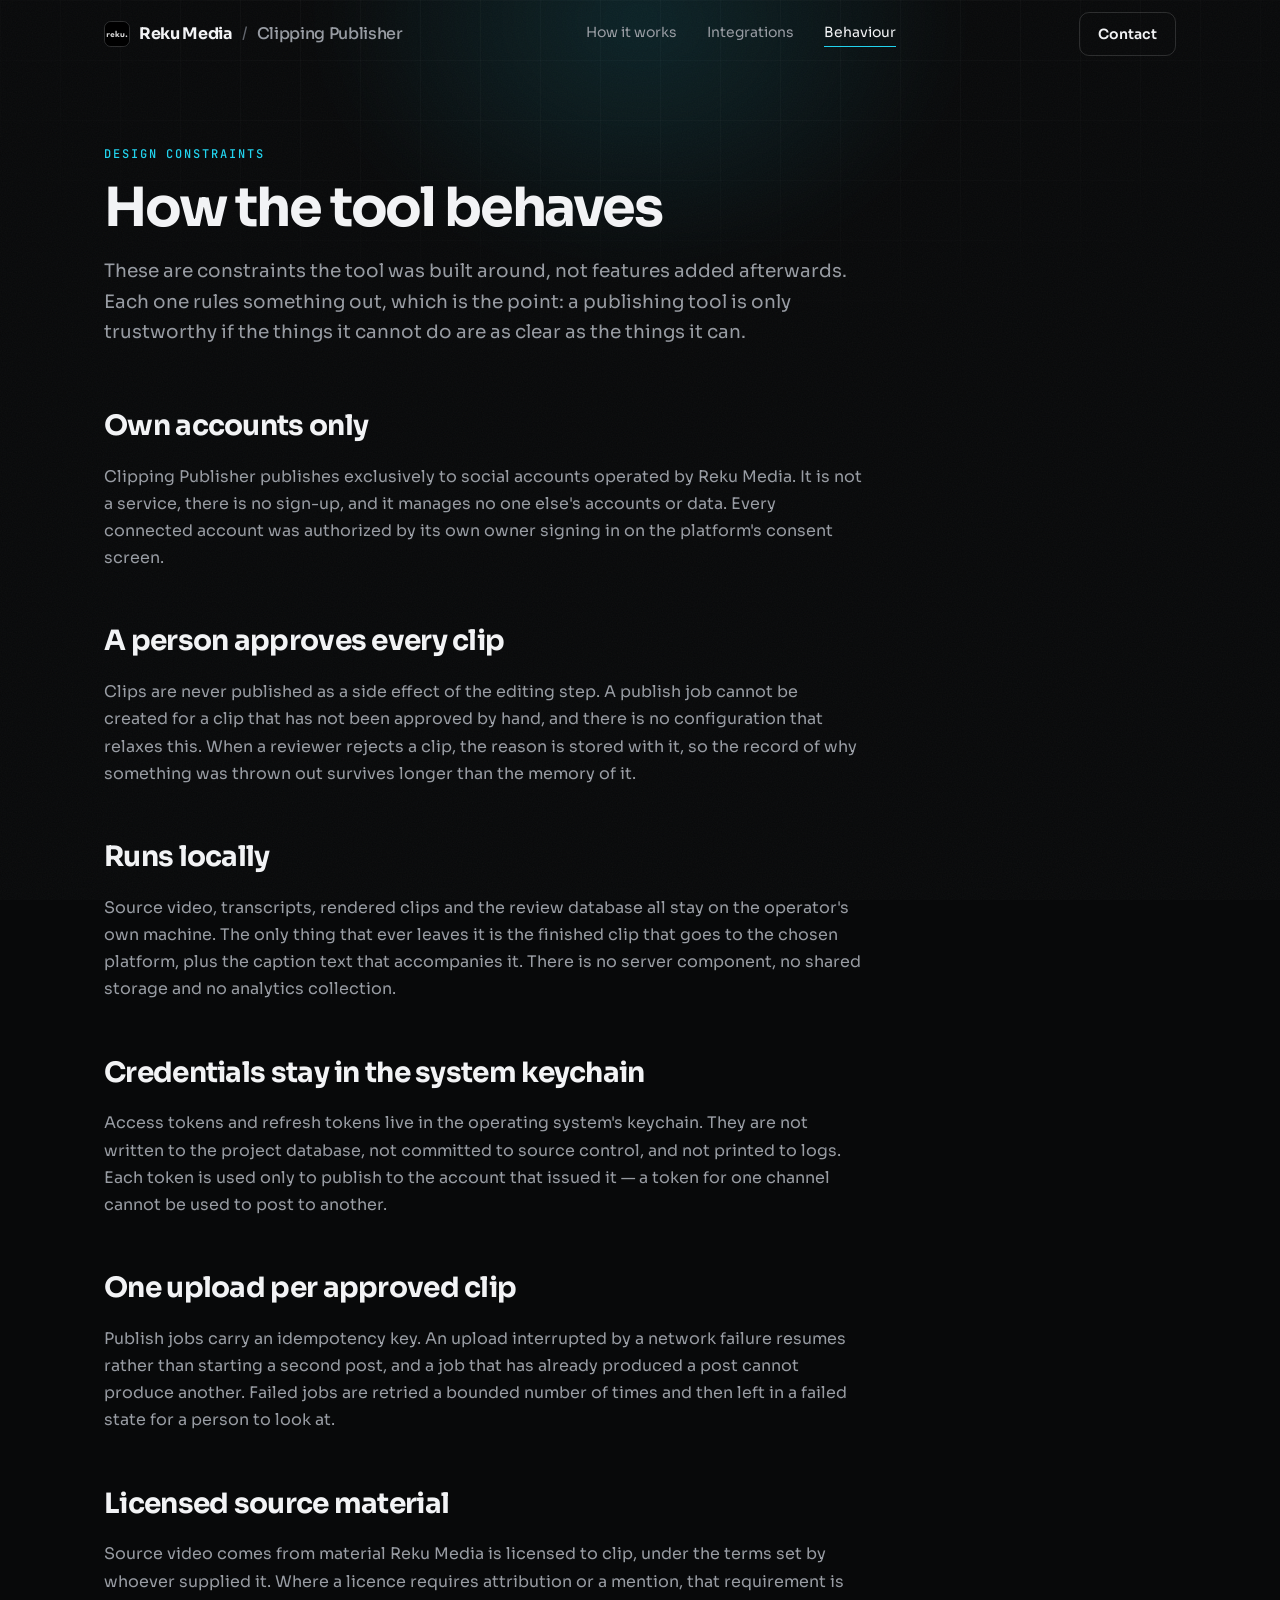
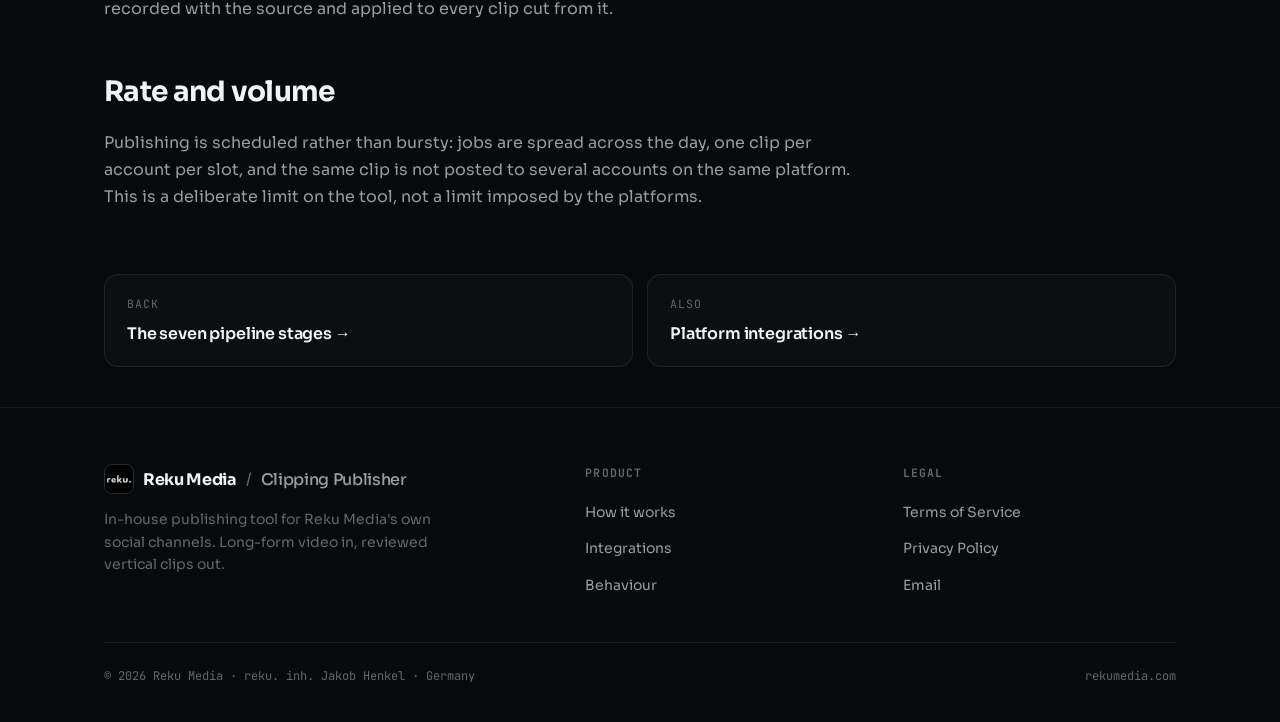
==== behaviour/index.html @ 55661c40 "feat: echte Unterseiten, Markenzeichen und TikTok-Callback Die TikTok-App-Review hat am 12.08. drei " ====
<!DOCTYPE html>
<html lang="en">
<head>
<meta charset="utf-8">
<meta name="viewport" content="width=device-width, initial-scale=1">
<title>How the tool behaves — Clipping Publisher — Reku Media</title>
<meta name="description" content="The constraints Clipping Publisher is built around: own accounts only, a person approves every clip, local processing, keychain credentials, one upload per clip, licensed source material.">
<link rel="icon" href="/assets/favicon-32.png" sizes="32x32">
<link rel="icon" href="/assets/favicon-16.png" sizes="16x16">
<link rel="apple-touch-icon" href="/assets/apple-touch-icon.png">
<link rel="preconnect" href="https://fonts.googleapis.com">
<link rel="preconnect" href="https://fonts.gstatic.com" crossorigin>
<link href="https://fonts.googleapis.com/css2?family=Sora:wght@400;500;600;700;800&family=JetBrains+Mono:wght@400;500;600&display=swap" rel="stylesheet">
<link rel="stylesheet" href="/assets/site.css">
<script>document.documentElement.className += ' js';</script>
</head>
<body>

<div class="progress" id="prog" aria-hidden="true"></div>

<div class="bg-wrap">
  <div class="bg-grid"></div>
  <div class="bg-glow"></div>
  <div class="bg-grain"></div>
</div>

<div class="shell">

<header id="hdr">
  <div class="container nav">
    <a class="brand" href="/">
      <img class="mark" src="/assets/reku-mark.png" alt="" width="26" height="26">
      Reku Media <span class="sep">/</span> <span class="tool">Clipping Publisher</span>
    </a>
    <nav class="nav-links">
      <a href="/how-it-works">How it works</a>
      <a href="/integrations">Integrations</a>
      <a class="active" href="/behaviour">Behaviour</a>
    </nav>
    <a class="btn btn-ghost" href="mailto:rekumedia.online@gmail.com">Contact</a>
  </div>
</header>

<main class="container">

  <div class="page-head">
    <span class="eyebrow">Design constraints</span>
    <h1>How the tool behaves</h1>
    <p>
      These are constraints the tool was built around, not features added afterwards. Each one
      rules something out, which is the point: a publishing tool is only trustworthy if the things
      it cannot do are as clear as the things it can.
    </p>
  </div>

  <div class="prose">

    <h2>Own accounts only</h2>
    <p>
      Clipping Publisher publishes exclusively to social accounts operated by Reku Media. It is not
      a service, there is no sign-up, and it manages no one else's accounts or data. Every
      connected account was authorized by its own owner signing in on the platform's consent
      screen.
    </p>

    <h2>A person approves every clip</h2>
    <p>
      Clips are never published as a side effect of the editing step. A publish job cannot be
      created for a clip that has not been approved by hand, and there is no configuration that
      relaxes this. When a reviewer rejects a clip, the reason is stored with it, so the record of
      why something was thrown out survives longer than the memory of it.
    </p>

    <h2>Runs locally</h2>
    <p>
      Source video, transcripts, rendered clips and the review database all stay on the operator's
      own machine. The only thing that ever leaves it is the finished clip that goes to the chosen
      platform, plus the caption text that accompanies it. There is no server component, no
      shared storage and no analytics collection.
    </p>

    <h2>Credentials stay in the system keychain</h2>
    <p>
      Access tokens and refresh tokens live in the operating system's keychain. They are not
      written to the project database, not committed to source control, and not printed to logs.
      Each token is used only to publish to the account that issued it — a token for one channel
      cannot be used to post to another.
    </p>

    <h2>One upload per approved clip</h2>
    <p>
      Publish jobs carry an idempotency key. An upload interrupted by a network failure resumes
      rather than starting a second post, and a job that has already produced a post cannot produce
      another. Failed jobs are retried a bounded number of times and then left in a failed state
      for a person to look at.
    </p>

    <h2>Licensed source material</h2>
    <p>
      Source video comes from material Reku Media is licensed to clip, under the terms set by
      whoever supplied it. Where a licence requires attribution or a mention, that requirement is
      recorded with the source and applied to every clip cut from it.
    </p>

    <h2>Rate and volume</h2>
    <p>
      Publishing is scheduled rather than bursty: jobs are spread across the day, one clip per
      account per slot, and the same clip is not posted to several accounts on the same platform.
      This is a deliberate limit on the tool, not a limit imposed by the platforms.
    </p>

  </div>

  <div class="pager">
    <a href="/how-it-works">
      <div class="k">Back</div>
      <div class="t">The seven pipeline stages &rarr;</div>
    </a>
    <a href="/integrations">
      <div class="k">Also</div>
      <div class="t">Platform integrations &rarr;</div>
    </a>
  </div>

</main>

<footer>
  <div class="container">
    <div class="foot-grid">
      <div class="foot-brand">
        <a class="brand" href="/">
          <img class="mark" src="/assets/reku-mark.png" alt="" width="30" height="30">
          Reku Media <span class="sep">/</span> <span class="tool">Clipping Publisher</span>
        </a>
        <p>
          In-house publishing tool for Reku Media's own social channels. Long-form video in,
          reviewed vertical clips out.
        </p>
      </div>
      <div class="foot-col">
        <h4>Product</h4>
        <ul>
          <li><a href="/how-it-works">How it works</a></li>
          <li><a href="/integrations">Integrations</a></li>
          <li><a href="/behaviour">Behaviour</a></li>
        </ul>
      </div>
      <div class="foot-col">
        <h4>Legal</h4>
        <ul>
          <li><a href="/terms">Terms of Service</a></li>
          <li><a href="/privacy">Privacy Policy</a></li>
          <li><a href="mailto:rekumedia.online@gmail.com">Email</a></li>
        </ul>
      </div>
    </div>
    <div class="foot-bottom">
      <span>© 2026 Reku Media · reku. inh. Jakob Henkel · Germany</span>
      <span>rekumedia.com</span>
    </div>
  </div>
</footer>

</div>

<script src="/assets/site.js"></script>

</body>
</html>
---- assets/site.css ----
:root {
    --bg: #08090a;
    --bg-1: #0c0e10;
    --bg-2: #111316;
    --line: rgba(255, 255, 255, 0.08);
    --line-2: rgba(255, 255, 255, 0.14);
    --text: #f2f3f5;
    --muted: #989ca3;
    --faint: #62666d;
    --accent: #22d3ee;
    --accent-2: #06b6d4;
    --tiktok: #22d3ee;
    --instagram: #e879a6;
    --youtube: #f26d6d;
    --r: 14px;
    --maxw: 1120px;
    --mono: "JetBrains Mono", ui-monospace, "SF Mono", monospace;
  }
  * { box-sizing: border-box; margin: 0; padding: 0; }
  html { scroll-behavior: smooth; -webkit-text-size-adjust: 100%; }
  body {
    font-family: "Sora", -apple-system, BlinkMacSystemFont, sans-serif;
    background: var(--bg);
    color: var(--text);
    line-height: 1.6;
    -webkit-font-smoothing: antialiased;
    -moz-osx-font-smoothing: grayscale;
    overflow-x: hidden;
  }
  a { color: inherit; text-decoration: none; }
  ::selection { background: rgba(34, 211, 238, 0.25); color: #fff; }

  /* ---- Ambient background layers ---- */
  .bg-wrap { position: fixed; inset: 0; z-index: 0; pointer-events: none; overflow: hidden; }
  .bg-grid {
    position: absolute; inset: 0;
    background-image:
      linear-gradient(rgba(255,255,255,0.025) 1px, transparent 1px),
      linear-gradient(90deg, rgba(255,255,255,0.025) 1px, transparent 1px);
    background-size: 60px 60px;
    -webkit-mask-image: radial-gradient(ellipse 75% 55% at 50% -5%, #000 35%, transparent 80%);
    mask-image: radial-gradient(ellipse 75% 55% at 50% -5%, #000 35%, transparent 80%);
  }
  .bg-glow {
    position: absolute; top: -340px; left: 50%; transform: translateX(-50%);
    width: 920px; height: 720px;
    background: radial-gradient(50% 50% at 50% 50%, rgba(34,211,238,0.13), transparent 70%);
    filter: blur(20px);
    animation: drift 22s ease-in-out infinite;
  }
  @keyframes drift {
    0%, 100% { transform: translateX(-50%) translateY(0) scale(1); opacity: 1; }
    50%      { transform: translateX(-46%) translateY(26px) scale(1.06); opacity: 0.82; }
  }
  .bg-grain {
    position: absolute; inset: 0; opacity: 0.04; mix-blend-mode: overlay;
    background-size: 180px 180px;
    background-image: url("data:image/svg+xml,%3Csvg xmlns='http://www.w3.org/2000/svg' width='180' height='180'%3E%3Cfilter id='n'%3E%3CfeTurbulence type='fractalNoise' baseFrequency='0.8' numOctaves='2' stitchTiles='stitch'/%3E%3C/filter%3E%3Crect width='100%25' height='100%25' filter='url(%23n)'/%3E%3C/svg%3E");
  }

  /* ---- Scroll progress ---- */
  .progress {
    position: fixed; top: 0; left: 0; height: 2px; width: 100%;
    transform: scaleX(0); transform-origin: left; z-index: 60;
    background: linear-gradient(90deg, var(--accent-2), var(--accent));
    will-change: transform;
  }

  .shell { position: relative; z-index: 1; }
  .container { max-width: var(--maxw); margin: 0 auto; padding: 0 24px; }

  /* ---- Mono label ---- */
  .eyebrow {
    font-family: var(--mono);
    font-size: 12px; font-weight: 500;
    letter-spacing: 0.16em; text-transform: uppercase;
    color: var(--accent);
  }

  /* ---- Nav ---- */
  header {
    position: sticky; top: 0; z-index: 50;
    border-bottom: 1px solid transparent;
    transition: background 0.25s ease, border-color 0.25s ease, backdrop-filter 0.25s ease;
  }
  header.scrolled {
    background: rgba(8, 9, 10, 0.72);
    backdrop-filter: blur(12px);
    border-bottom-color: var(--line);
  }
  .nav { display: flex; align-items: center; justify-content: space-between; height: 68px; }
  .brand { display: inline-flex; align-items: center; gap: 9px; font-weight: 700; font-size: 16px; letter-spacing: -0.02em; }
  .brand .sep { color: var(--faint); font-weight: 400; }
  .brand .tool { color: var(--muted); font-weight: 500; }
  .nav-links { display: flex; align-items: center; gap: 30px; }
  .nav-links a {
    position: relative; font-size: 14px; color: var(--muted); transition: color 0.18s;
    padding-bottom: 3px;
  }
  .nav-links a::after {
    content: ""; position: absolute; left: 0; bottom: 0; height: 1px; width: 100%;
    background: var(--accent); transform: scaleX(0); transform-origin: right;
    transition: transform 0.28s cubic-bezier(.2,.7,.2,1);
  }
  .nav-links a:hover { color: var(--text); }
  .nav-links a:hover::after { transform: scaleX(1); transform-origin: left; }

  .btn {
    display: inline-flex; align-items: center; gap: 8px;
    font-family: inherit; font-size: 14px; font-weight: 600;
    padding: 10px 18px; border-radius: 10px; cursor: pointer;
    transition: transform 0.16s ease, background 0.18s ease, border-color 0.18s ease, color 0.18s;
    border: 1px solid transparent; white-space: nowrap;
  }
  .btn-primary { background: var(--accent); color: #052a30; }
  .btn-primary:hover { background: #3de3f5; transform: translateY(-1px); }
  .btn-primary:hover .arr { transform: translateX(3px); }
  .btn-ghost { background: transparent; color: var(--text); border-color: var(--line-2); }
  .btn-ghost:hover { background: rgba(255,255,255,0.04); border-color: rgba(255,255,255,0.24); }
  .btn-lg { padding: 14px 24px; font-size: 15px; border-radius: 11px; }
  .arr { transition: transform 0.18s ease; }

  /* ---- Hero ---- */
  .hero { padding: 92px 0 60px; text-align: center; }
  .hero-inner { max-width: 780px; margin: 0 auto; }
  .pill {
    display: inline-flex; align-items: center; gap: 9px;
    padding: 6px 14px 6px 11px; border-radius: 999px;
    border: 1px solid var(--line); background: rgba(255,255,255,0.025);
    font-size: 13px; color: var(--muted); margin-bottom: 28px;
  }
  .pill .dot {
    width: 7px; height: 7px; border-radius: 50%; background: var(--accent);
    box-shadow: 0 0 0 3px rgba(34,211,238,0.18);
  }
  .pill b { color: var(--text); font-weight: 600; }
  h1 {
    font-size: clamp(40px, 6.4vw, 72px);
    line-height: 1.04; letter-spacing: -0.04em;
    font-weight: 700; margin-bottom: 22px;
  }
  .hero-h1 .line { display: block; overflow: hidden; padding-bottom: 0.06em; }
  .hero-h1 .line-in {
    display: inline-block; transform: translateY(118%);
    animation: lineUp 0.95s cubic-bezier(0.2, 0.8, 0.2, 1) forwards;
  }
  .hero-h1 .line:nth-child(1) .line-in { animation-delay: 0.12s; }
  .hero-h1 .line:nth-child(2) .line-in { animation-delay: 0.28s; }
  @keyframes lineUp { from { transform: translateY(118%); } to { transform: translateY(0); } }
  h1 .accent {
    background: linear-gradient(100deg, #22d3ee 0%, #8ef2ff 50%, #22d3ee 100%);
    background-size: 220% 100%;
    -webkit-background-clip: text; background-clip: text;
    -webkit-text-fill-color: transparent; color: #22d3ee;
    animation: sheen 5.5s ease-in-out 1.1s infinite;
  }
  @keyframes sheen { 0%, 100% { background-position: 0% 50%; } 50% { background-position: 100% 50%; } }
  @media (prefers-reduced-motion: reduce) {
    .hero-h1 .line-in { transform: none; animation: none; }
    h1 .accent { animation: none; }
  }
  .lead {
    font-size: clamp(16px, 1.7vw, 19px); color: var(--muted);
    max-width: 640px; margin: 0 auto 36px; line-height: 1.65;
  }
  .hero-actions { display: flex; gap: 12px; justify-content: center; flex-wrap: wrap; }

  /* ---- Hero entrance stagger ---- */
  .js .fade-up { opacity: 0; transform: translateY(14px); animation: fadeUp 0.8s cubic-bezier(.2,.7,.2,1) forwards; }
  .fu1 { animation-delay: 0.05s; } .fu2 { animation-delay: 0.42s; }
  .fu3 { animation-delay: 0.52s; } .fu4 { animation-delay: 0.62s; }
  @keyframes fadeUp { to { opacity: 1; transform: none; } }

  /* ---- Stats strip ---- */
  .stats {
    display: grid; grid-template-columns: repeat(4, 1fr);
    border: 1px solid var(--line); border-radius: var(--r);
    background: var(--bg-1); overflow: hidden; margin-top: 64px;
  }
  .stat { padding: 26px 22px; border-right: 1px solid var(--line); }
  .stat:last-child { border-right: none; }
  .stat-num { font-size: 30px; font-weight: 700; letter-spacing: -0.03em; font-variant-numeric: tabular-nums; }
  .stat-label { font-family: var(--mono); font-size: 11.5px; text-transform: uppercase; letter-spacing: 0.08em; color: var(--faint); margin-top: 7px; }

  /* ---- Section scaffold ---- */
  section { position: relative; }
  #how, #integrations, #behaviour { scroll-margin-top: 84px; }
  .sec { padding: 96px 0; }
  .sec-head { max-width: 640px; margin: 0 auto 56px; text-align: center; }
  .sec-head .eyebrow { display: block; margin-bottom: 16px; }
  .sec-head h2 { font-size: clamp(28px, 3.6vw, 40px); font-weight: 700; letter-spacing: -0.03em; line-height: 1.12; }
  .sec-head p { color: var(--muted); margin-top: 16px; font-size: 16.5px; line-height: 1.6; }

  /* ---- Steps ---- */
  .steps { display: grid; grid-template-columns: repeat(4, 1fr); gap: 18px; }
  .step {
    padding: 26px 24px; border: 1px solid var(--line);
    border-radius: var(--r); background: var(--bg-1);
    transition: border-color 0.25s ease, background 0.25s ease, transform 0.25s ease;
  }
  .step:hover { border-color: var(--line-2); background: var(--bg-2); transform: translateY(-3px); }
  .step-n { font-family: var(--mono); font-size: 13px; color: var(--accent); margin-bottom: 16px; }
  .step h3 { font-size: 17px; font-weight: 600; letter-spacing: -0.01em; margin-bottom: 8px; }
  .step p { font-size: 14px; color: var(--muted); line-height: 1.6; }
  .step.gate {
    border-color: rgba(34, 211, 238, 0.34);
    background: linear-gradient(180deg, rgba(34,211,238,0.07), rgba(34,211,238,0.01)), var(--bg-1);
  }
  .step.gate .step-n { display: inline-flex; align-items: center; gap: 7px; }
  .step.gate .step-n::after {
    content: "Manual"; font-size: 10px; letter-spacing: 0.08em; text-transform: uppercase;
    padding: 2px 7px; border-radius: 6px; color: #052a30; background: var(--accent); font-weight: 600;
  }

  /* ---- Integration cards ---- */
  .grid-3 { display: grid; grid-template-columns: repeat(3, 1fr); gap: 18px; }
  .card {
    position: relative; display: flex; flex-direction: column;
    padding: 28px 26px; border: 1px solid var(--line); border-radius: var(--r);
    background: var(--bg-1); overflow: hidden;
    transition: border-color 0.25s ease, transform 0.25s ease, background 0.25s ease;
  }
  .card::before {
    content: ""; position: absolute; inset: 0; opacity: 0;
    background: radial-gradient(420px circle at var(--mx, 50%) var(--my, 0%), var(--tint, rgba(34,211,238,0.12)), transparent 60%);
    transition: opacity 0.3s ease; pointer-events: none;
  }
  .card:hover { border-color: var(--line-2); transform: translateY(-3px); background: var(--bg-2); }
  .card:hover::before { opacity: 1; }
  .card > * { position: relative; z-index: 1; }
  .card-top { display: flex; align-items: center; justify-content: space-between; margin-bottom: 22px; }
  .card-icon {
    width: 42px; height: 42px; border-radius: 11px;
    display: inline-flex; align-items: center; justify-content: center;
    border: 1px solid var(--line-2); color: var(--ic, var(--accent));
    background: rgba(255,255,255,0.02);
  }
  .card-icon svg { width: 21px; height: 21px; }
  .status {
    font-family: var(--mono); font-size: 11px; font-weight: 500;
    letter-spacing: 0.06em; text-transform: uppercase;
    padding: 5px 10px; border-radius: 7px;
    border: 1px solid var(--line); background: rgba(255,255,255,0.02); color: var(--muted);
    display: inline-flex; align-items: center; gap: 7px;
  }
  .status .d { width: 6px; height: 6px; border-radius: 50%; background: currentColor; }
  .status.live { color: #4ade80; border-color: rgba(74, 222, 128, 0.3); }
  .status.pending { color: var(--faint); }
  .card h3 { font-size: 20px; font-weight: 700; letter-spacing: -0.02em; margin-bottom: 6px; }
  .card .api { font-family: var(--mono); font-size: 12px; color: var(--faint); margin-bottom: 16px; }
  .card p.desc { font-size: 14px; color: var(--muted); line-height: 1.6; margin-bottom: 22px; }
  .scopes { list-style: none; display: flex; flex-wrap: wrap; gap: 7px; margin-top: auto; padding-top: 18px; border-top: 1px solid var(--line); }
  .scopes li {
    font-family: var(--mono); font-size: 11px; letter-spacing: 0.02em;
    padding: 4px 9px; border-radius: 7px;
    border: 1px solid var(--line); background: rgba(255,255,255,0.02); color: var(--muted);
  }

  /* ---- Principles ---- */
  .principles { display: grid; grid-template-columns: repeat(3, 1fr); gap: 18px; }
  .principle {
    padding: 26px 24px; border: 1px solid var(--line);
    border-radius: var(--r); background: var(--bg-1);
    transition: border-color 0.25s ease, background 0.25s ease;
  }
  .principle:hover { border-color: var(--line-2); background: var(--bg-2); }
  .principle .pic { color: var(--accent); margin-bottom: 16px; display: block; }
  .principle .pic svg { width: 20px; height: 20px; }
  .principle h3 { font-size: 16px; font-weight: 600; letter-spacing: -0.01em; margin-bottom: 8px; }
  .principle p { font-size: 14px; color: var(--muted); line-height: 1.6; }

  /* ---- CTA ---- */
  .cta-band {
    position: relative; overflow: hidden; text-align: center;
    border: 1px solid var(--line); border-radius: 20px;
    background: var(--bg-1); padding: 64px 32px;
  }
  .cta-band::before {
    content: ""; position: absolute; inset: 0;
    background: radial-gradient(60% 120% at 50% 0%, rgba(34,211,238,0.12), transparent 70%);
    pointer-events: none;
  }
  .cta-band > * { position: relative; }
  .cta-band h2 { font-size: clamp(26px, 3.4vw, 38px); font-weight: 700; letter-spacing: -0.03em; line-height: 1.15; margin-bottom: 14px; }
  .cta-band p { color: var(--muted); max-width: 520px; margin: 0 auto 30px; font-size: 16px; }

  /* ---- Footer ---- */
  footer { border-top: 1px solid var(--line); margin-top: 40px; padding: 56px 0 36px; }
  .foot-grid { display: grid; grid-template-columns: 1.6fr 1fr 1fr; gap: 44px; }
  .foot-brand .brand { margin-bottom: 14px; }
  .foot-brand p { font-size: 14px; color: var(--faint); max-width: 340px; line-height: 1.6; }
  .foot-col h4 { font-family: var(--mono); font-size: 11.5px; text-transform: uppercase; letter-spacing: 0.1em; color: var(--faint); margin-bottom: 16px; }
  .foot-col ul { list-style: none; display: flex; flex-direction: column; gap: 11px; }
  .foot-col a { font-size: 14px; color: var(--muted); transition: color 0.18s; }
  .foot-col a:hover { color: var(--text); }
  .foot-bottom {
    margin-top: 44px; padding-top: 24px; border-top: 1px solid var(--line);
    display: flex; align-items: center; justify-content: space-between; flex-wrap: wrap; gap: 12px;
    font-family: var(--mono); font-size: 12px; color: var(--faint);
  }

  /* ---- Reveal ---- */
  /* Hidden only once JS has confirmed it can bring them back. */
  .js .reveal { opacity: 0; transform: translateY(18px); transition: opacity 0.7s cubic-bezier(.2,.7,.2,1), transform 0.7s cubic-bezier(.2,.7,.2,1); }
  .js .reveal.in { opacity: 1; transform: none; }
  .d1 { transition-delay: 0.06s; } .d2 { transition-delay: 0.12s; } .d3 { transition-delay: 0.18s; } .d4 { transition-delay: 0.24s; }
  @media (prefers-reduced-motion: reduce) {
    .js .reveal { opacity: 1; transform: none; transition: none; }
    .js .fade-up { opacity: 1; transform: none; animation: none; }
    .bg-glow { animation: none; }
    .progress { display: none; }
  }

  /* ---- Responsive ---- */
  @media (max-width: 980px) {
    .steps { grid-template-columns: repeat(2, 1fr); }
    .principles { grid-template-columns: repeat(2, 1fr); }
  }
  @media (max-width: 900px) {
    .nav-links { display: none; }
    .grid-3 { grid-template-columns: 1fr; }
    .stats { grid-template-columns: repeat(2, 1fr); }
    .stat:nth-child(2) { border-right: none; }
    .stat:nth-child(1), .stat:nth-child(2) { border-bottom: 1px solid var(--line); }
    .foot-grid { grid-template-columns: 1fr 1fr; gap: 32px; }
    .foot-brand { grid-column: 1 / -1; }
  }
  @media (max-width: 620px) {
    .hero { padding: 64px 0 48px; }
    .sec { padding: 72px 0; }
    .steps, .principles { grid-template-columns: 1fr; }
    .stats { grid-template-columns: 1fr; }
    .stat { border-right: none; border-bottom: 1px solid var(--line); }
    .stat:last-child { border-bottom: none; }
    .foot-grid { grid-template-columns: 1fr; }
  }

/* ---- Brand mark ---- */
.brand .mark {
  width: 26px; height: 26px; border-radius: 7px;
  border: 1px solid var(--line-2); display: block; flex: none;
}
.foot-brand .brand .mark { width: 30px; height: 30px; border-radius: 8px; }

/* ---- Sub-page scaffold ---- */
.nav-links a.active { color: var(--text); }
.nav-links a.active::after { transform: scaleX(1); transform-origin: left; }

.page-head { padding: 76px 0 8px; max-width: 760px; }
.page-head .eyebrow { display: block; margin-bottom: 16px; }
.page-head h1 { font-size: clamp(34px, 5vw, 54px); margin-bottom: 20px; }
.page-head p { color: var(--muted); font-size: clamp(16px, 1.6vw, 18.5px); line-height: 1.65; }

.prose { max-width: 760px; }
.prose h2 {
  font-size: clamp(22px, 2.6vw, 28px); font-weight: 700;
  letter-spacing: -0.025em; margin: 48px 0 14px;
}
.prose h3 { font-size: 17px; font-weight: 600; margin: 28px 0 8px; }
.prose p { color: var(--muted); margin-bottom: 16px; line-height: 1.7; }
.prose ul { color: var(--muted); margin: 0 0 18px 20px; line-height: 1.7; }
.prose li { margin-bottom: 8px; }
.prose strong { color: var(--text); font-weight: 600; }
.prose code {
  font-family: var(--mono); font-size: 13px; color: var(--accent);
  background: rgba(34, 211, 238, 0.08); border: 1px solid rgba(34, 211, 238, 0.18);
  border-radius: 6px; padding: 2px 6px;
}

/* ---- Definition table ---- */
.tablewrap { overflow-x: auto; margin: 22px 0 8px; border: 1px solid var(--line); border-radius: var(--r); }
table.spec { width: 100%; border-collapse: collapse; min-width: 520px; background: var(--bg-1); }
table.spec th, table.spec td {
  text-align: left; padding: 14px 18px; font-size: 14px;
  border-bottom: 1px solid var(--line); vertical-align: top;
}
table.spec tr:last-child td { border-bottom: none; }
table.spec th {
  font-family: var(--mono); font-size: 11.5px; text-transform: uppercase;
  letter-spacing: 0.08em; color: var(--faint); font-weight: 500;
  background: rgba(255, 255, 255, 0.015);
}
table.spec td { color: var(--muted); }
table.spec td:first-child { color: var(--text); font-weight: 500; white-space: nowrap; }
table.spec td.mono, table.spec td.mono code { font-family: var(--mono); font-size: 12.5px; }

/* ---- Page-to-page nav ---- */
.pager { display: flex; gap: 14px; flex-wrap: wrap; margin: 64px 0 8px; }
.pager a {
  flex: 1 1 240px; padding: 20px 22px; border: 1px solid var(--line);
  border-radius: var(--r); background: var(--bg-1);
  transition: border-color 0.25s ease, background 0.25s ease, transform 0.25s ease;
}
.pager a:hover { border-color: var(--line-2); background: var(--bg-2); transform: translateY(-3px); }
.pager .k { font-family: var(--mono); font-size: 11.5px; text-transform: uppercase; letter-spacing: 0.08em; color: var(--faint); }
.pager .t { font-size: 16px; font-weight: 600; margin-top: 7px; letter-spacing: -0.01em; }

/* ---- Callback page ---- */
.auth { max-width: 620px; margin: 0 auto; padding: 80px 0 40px; }
.auth .panel { border: 1px solid var(--line); border-radius: var(--r); background: var(--bg-1); padding: 32px 30px; }
.auth h1 { font-size: 28px; letter-spacing: -0.03em; margin-bottom: 10px; }
.auth p.sub { color: var(--muted); font-size: 15px; margin-bottom: 24px; }
.auth .code {
  display: block; font-family: var(--mono); font-size: 13px; word-break: break-all;
  background: var(--bg-2); border: 1px solid var(--line-2); border-radius: 10px;
  padding: 16px; color: var(--text); margin-bottom: 16px; line-height: 1.6;
}
.auth .bad { color: #f87171; }
.auth .ok { color: #4ade80; }

/* Keep the brand on one line once the nav collapses: the mark plus the
   company name carry it, the tool suffix would only force a second row. */
@media (max-width: 620px) {
  .brand { white-space: nowrap; }
  header .brand .sep, header .brand .tool { display: none; }
  .page-head { padding-top: 56px; }
}
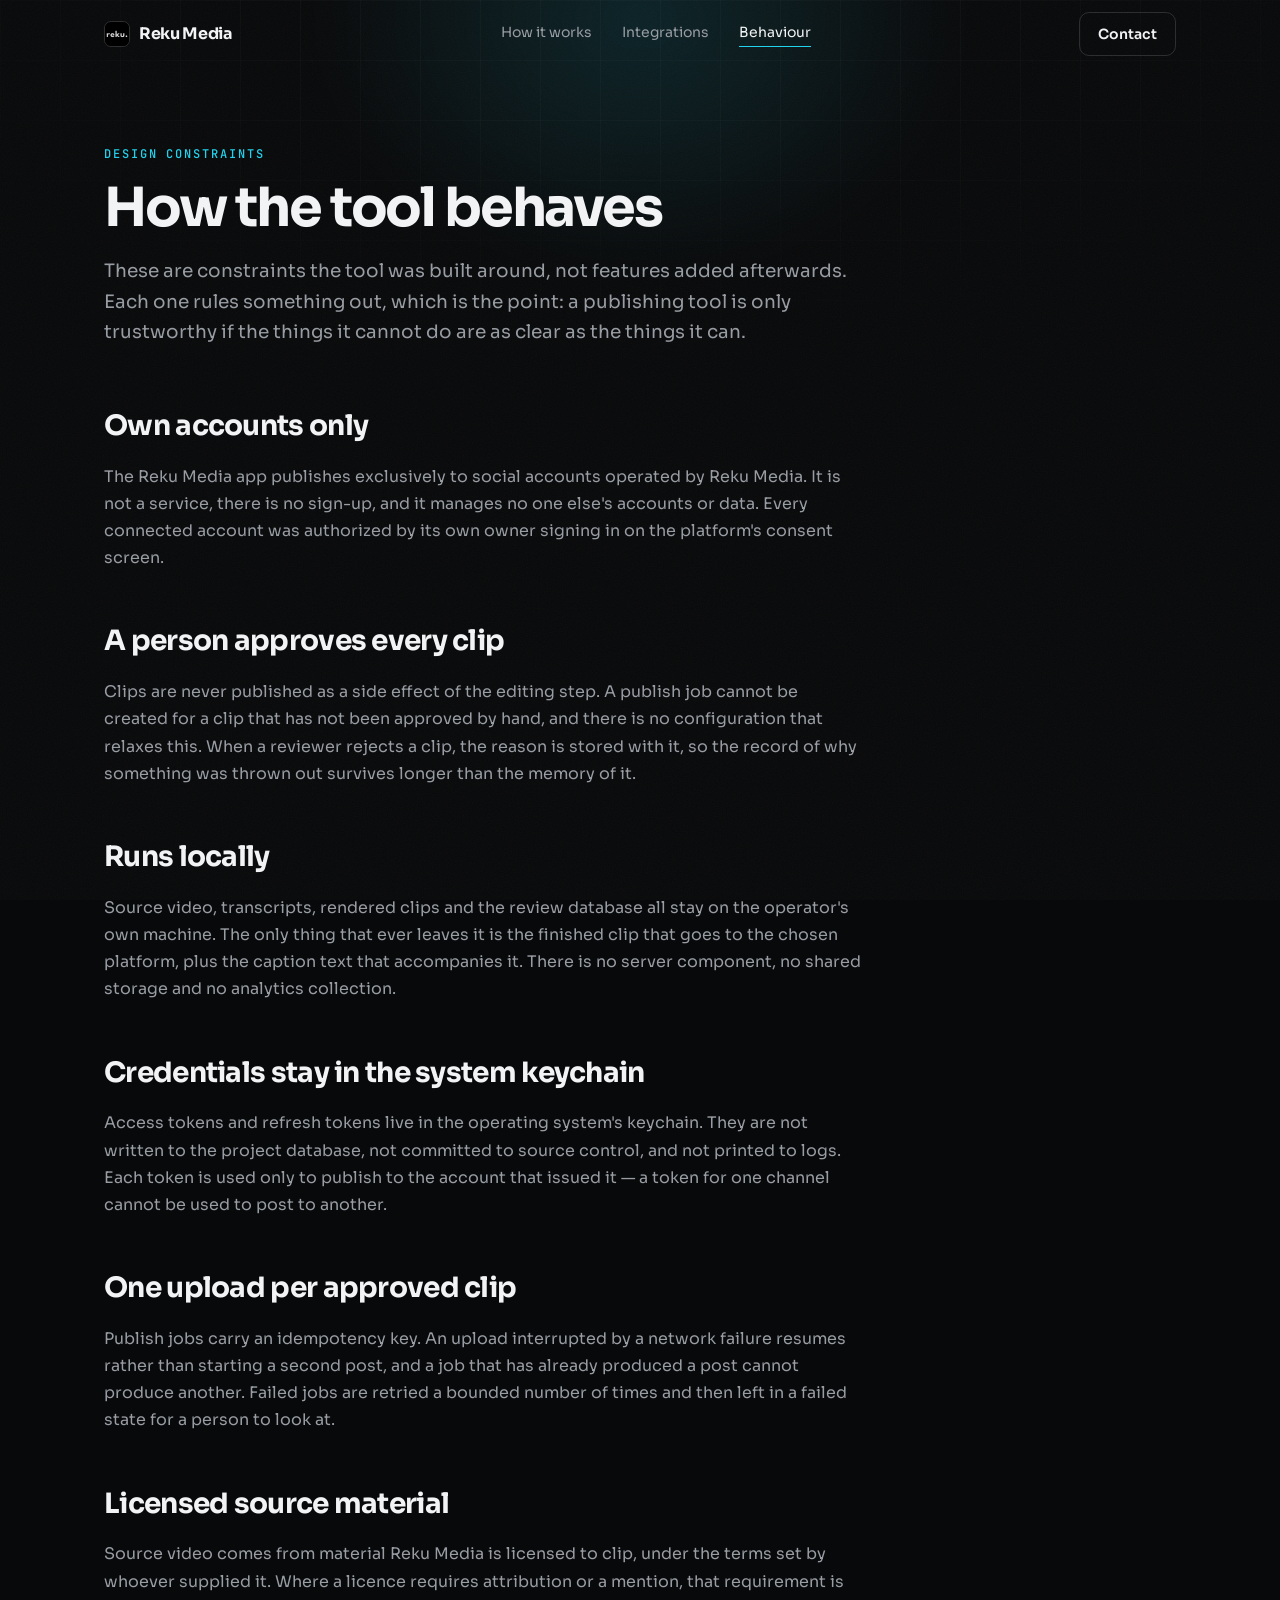
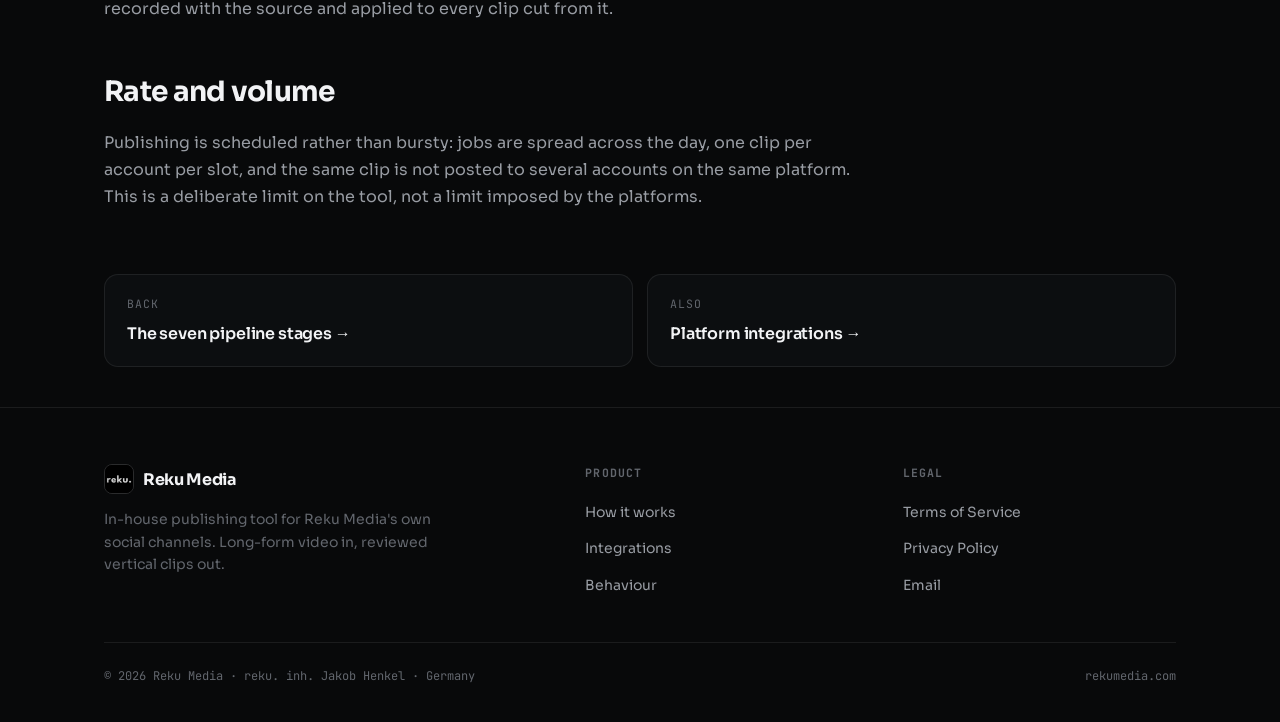
==== commit 40185db0: "App-Name einheitlich „Reku Media“ (vorher „Clipping Publisher“), passend zum OAuth-Branding Co-Autho" ====
--- a/behaviour/index.html
+++ b/behaviour/index.html
@@ -3,8 +3,8 @@
 <head>
 <meta charset="utf-8">
 <meta name="viewport" content="width=device-width, initial-scale=1">
-<title>How the tool behaves — Clipping Publisher — Reku Media</title>
-<meta name="description" content="The constraints Clipping Publisher is built around: own accounts only, a person approves every clip, local processing, keychain credentials, one upload per clip, licensed source material.">
+<title>How the tool behaves — Reku Media</title>
+<meta name="description" content="The constraints the Reku Media app is built around: own accounts only, a person approves every clip, local processing, keychain credentials, one upload per clip, licensed source material.">
 <link rel="icon" href="/assets/favicon-32.png" sizes="32x32">
 <link rel="icon" href="/assets/favicon-16.png" sizes="16x16">
 <link rel="apple-touch-icon" href="/assets/apple-touch-icon.png">
@@ -30,7 +30,7 @@
   <div class="container nav">
     <a class="brand" href="/">
       <img class="mark" src="/assets/reku-mark.png" alt="" width="26" height="26">
-      Reku Media <span class="sep">/</span> <span class="tool">Clipping Publisher</span>
+      Reku Media
     </a>
     <nav class="nav-links">
       <a href="/how-it-works">How it works</a>
@@ -57,7 +57,7 @@
 
     <h2>Own accounts only</h2>
     <p>
-      Clipping Publisher publishes exclusively to social accounts operated by Reku Media. It is not
+      The Reku Media app publishes exclusively to social accounts operated by Reku Media. It is not
       a service, there is no sign-up, and it manages no one else's accounts or data. Every
       connected account was authorized by its own owner signing in on the platform's consent
       screen.
@@ -130,7 +130,7 @@
       <div class="foot-brand">
         <a class="brand" href="/">
           <img class="mark" src="/assets/reku-mark.png" alt="" width="30" height="30">
-          Reku Media <span class="sep">/</span> <span class="tool">Clipping Publisher</span>
+          Reku Media
         </a>
         <p>
           In-house publishing tool for Reku Media's own social channels. Long-form video in,
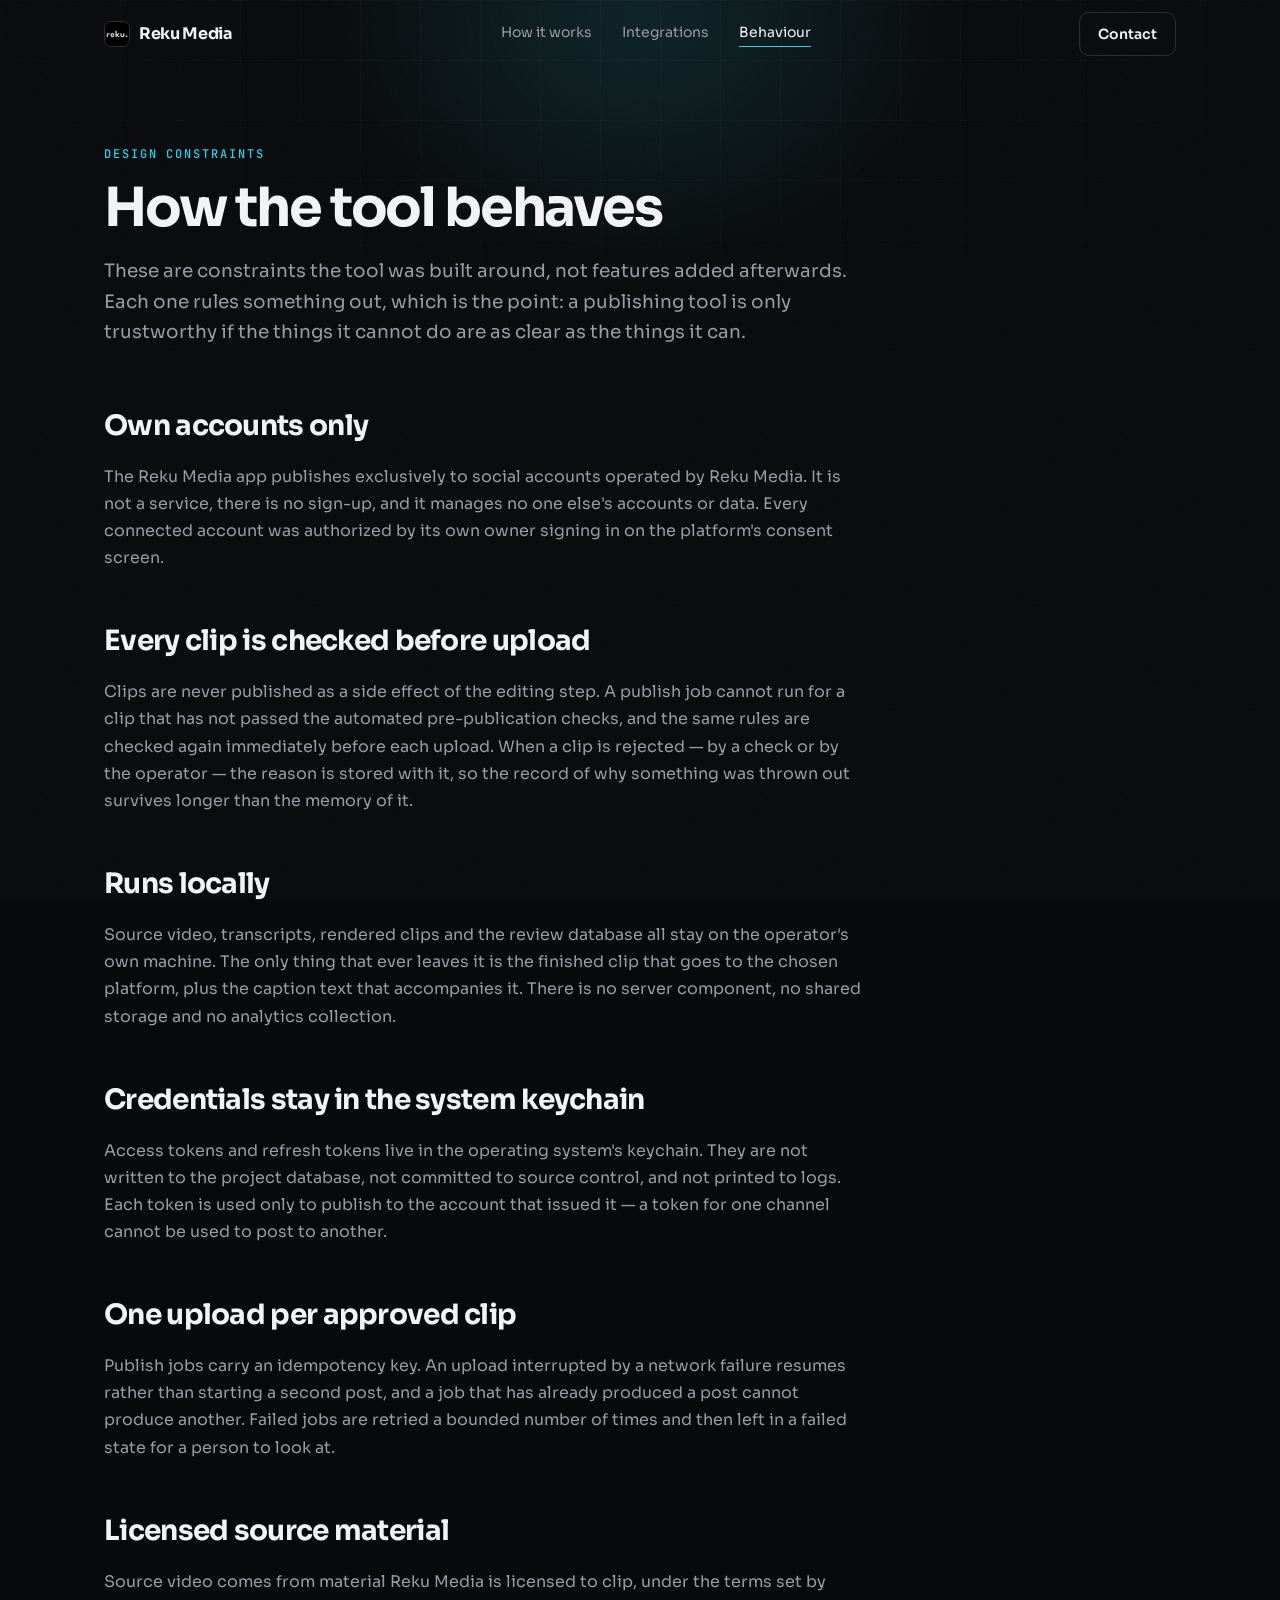
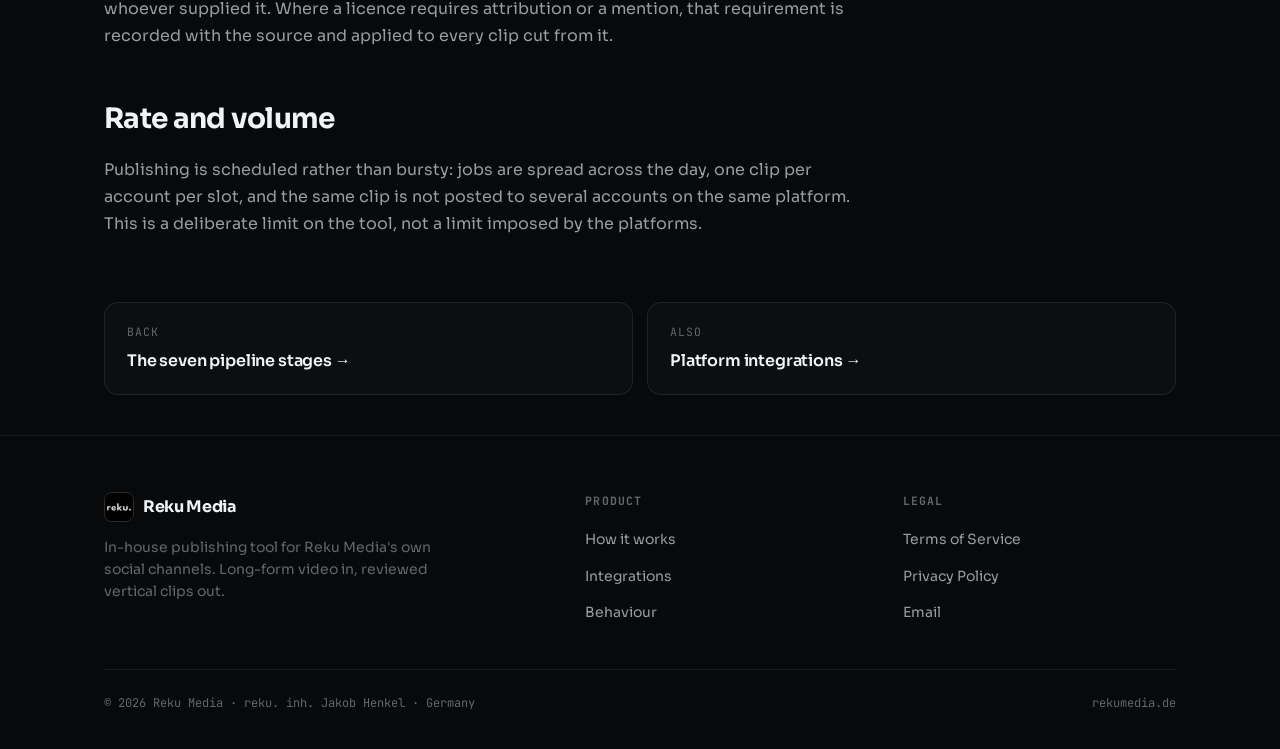
==== commit 7110cb47: "Freigabe beschreibt den echten Ablauf: automatische Prüfungen vor jedem Upload statt Hand-Freigabe; " ====
--- a/behaviour/index.html
+++ b/behaviour/index.html
@@ -4,7 +4,7 @@
 <meta charset="utf-8">
 <meta name="viewport" content="width=device-width, initial-scale=1">
 <title>How the tool behaves — Reku Media</title>
-<meta name="description" content="The constraints the Reku Media app is built around: own accounts only, a person approves every clip, local processing, keychain credentials, one upload per clip, licensed source material.">
+<meta name="description" content="The constraints the Reku Media app is built around: own accounts only, every clip is checked before upload, local processing, keychain credentials, one upload per clip, licensed source material.">
 <link rel="icon" href="/assets/favicon-32.png" sizes="32x32">
 <link rel="icon" href="/assets/favicon-16.png" sizes="16x16">
 <link rel="apple-touch-icon" href="/assets/apple-touch-icon.png">
@@ -63,11 +63,12 @@
       screen.
     </p>
 
-    <h2>A person approves every clip</h2>
+    <h2>Every clip is checked before upload</h2>
     <p>
-      Clips are never published as a side effect of the editing step. A publish job cannot be
-      created for a clip that has not been approved by hand, and there is no configuration that
-      relaxes this. When a reviewer rejects a clip, the reason is stored with it, so the record of
+      Clips are never published as a side effect of the editing step. A publish job cannot run
+      for a clip that has not passed the automated pre-publication checks, and the same rules are
+      checked again immediately before each upload. When a clip is rejected — by a check or by
+      the operator — the reason is stored with it, so the record of
       why something was thrown out survives longer than the memory of it.
     </p>
 
@@ -156,7 +157,7 @@
     </div>
     <div class="foot-bottom">
       <span>© 2026 Reku Media · reku. inh. Jakob Henkel · Germany</span>
-      <span>rekumedia.com</span>
+      <span>rekumedia.de</span>
     </div>
   </div>
 </footer>
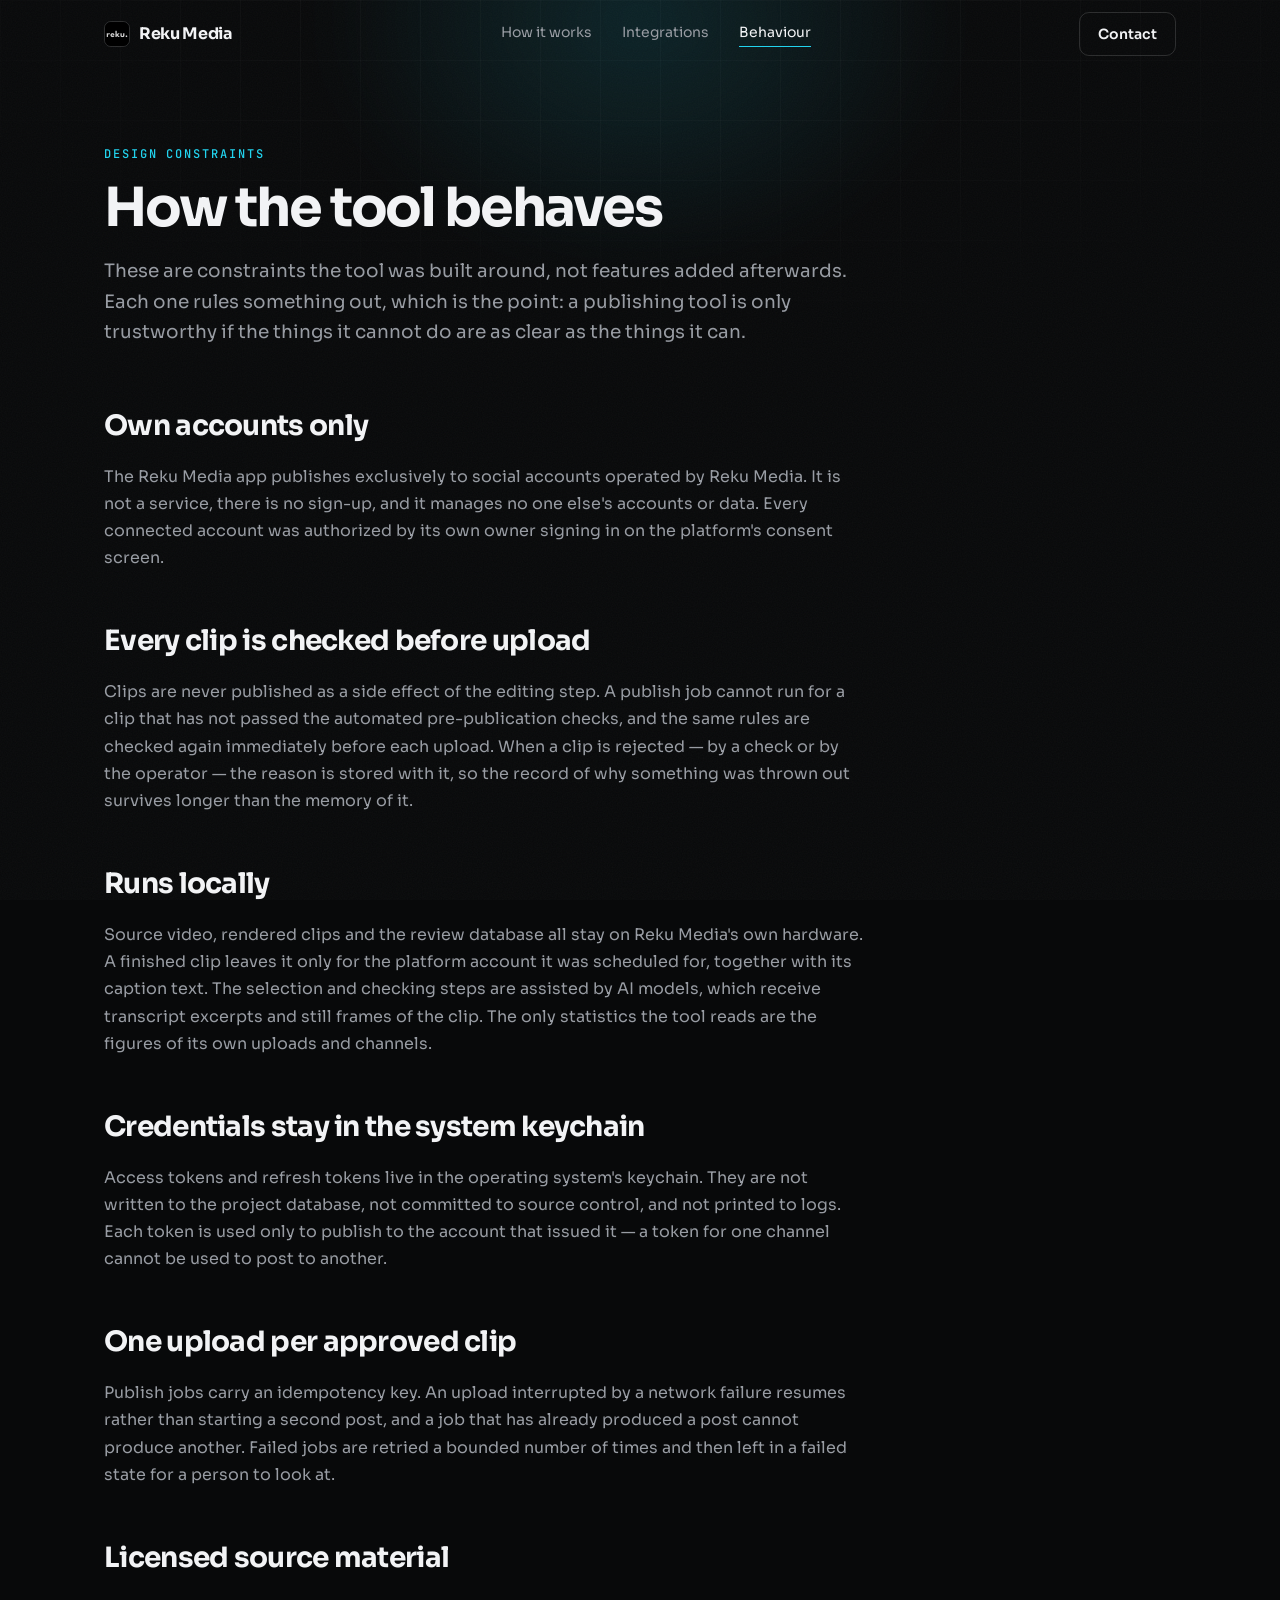
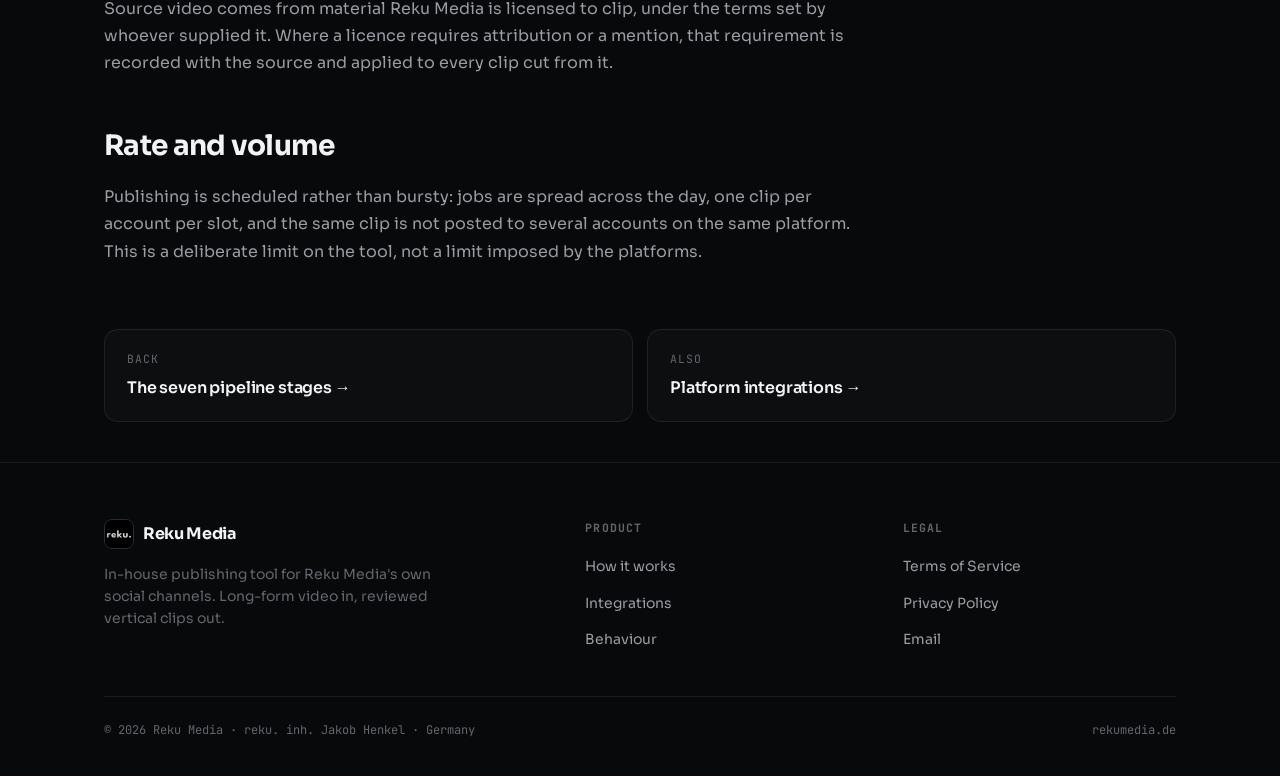
==== commit 2c111b4b: "Eigene Hardware statt einer Maschine; lokale Verarbeitung so beschrieben, wie sie läuft (KI-Modelle " ====
--- a/behaviour/index.html
+++ b/behaviour/index.html
@@ -74,10 +74,11 @@
 
     <h2>Runs locally</h2>
     <p>
-      Source video, transcripts, rendered clips and the review database all stay on the operator's
-      own machine. The only thing that ever leaves it is the finished clip that goes to the chosen
-      platform, plus the caption text that accompanies it. There is no server component, no
-      shared storage and no analytics collection.
+      Source video, rendered clips and the review database all stay on Reku Media's own hardware.
+      A finished clip leaves it only for the platform account it was scheduled for, together with
+      its caption text. The selection and checking steps are assisted by AI models, which receive
+      transcript excerpts and still frames of the clip. The only statistics the tool reads are
+      the figures of its own uploads and channels.
     </p>
 
     <h2>Credentials stay in the system keychain</h2>
